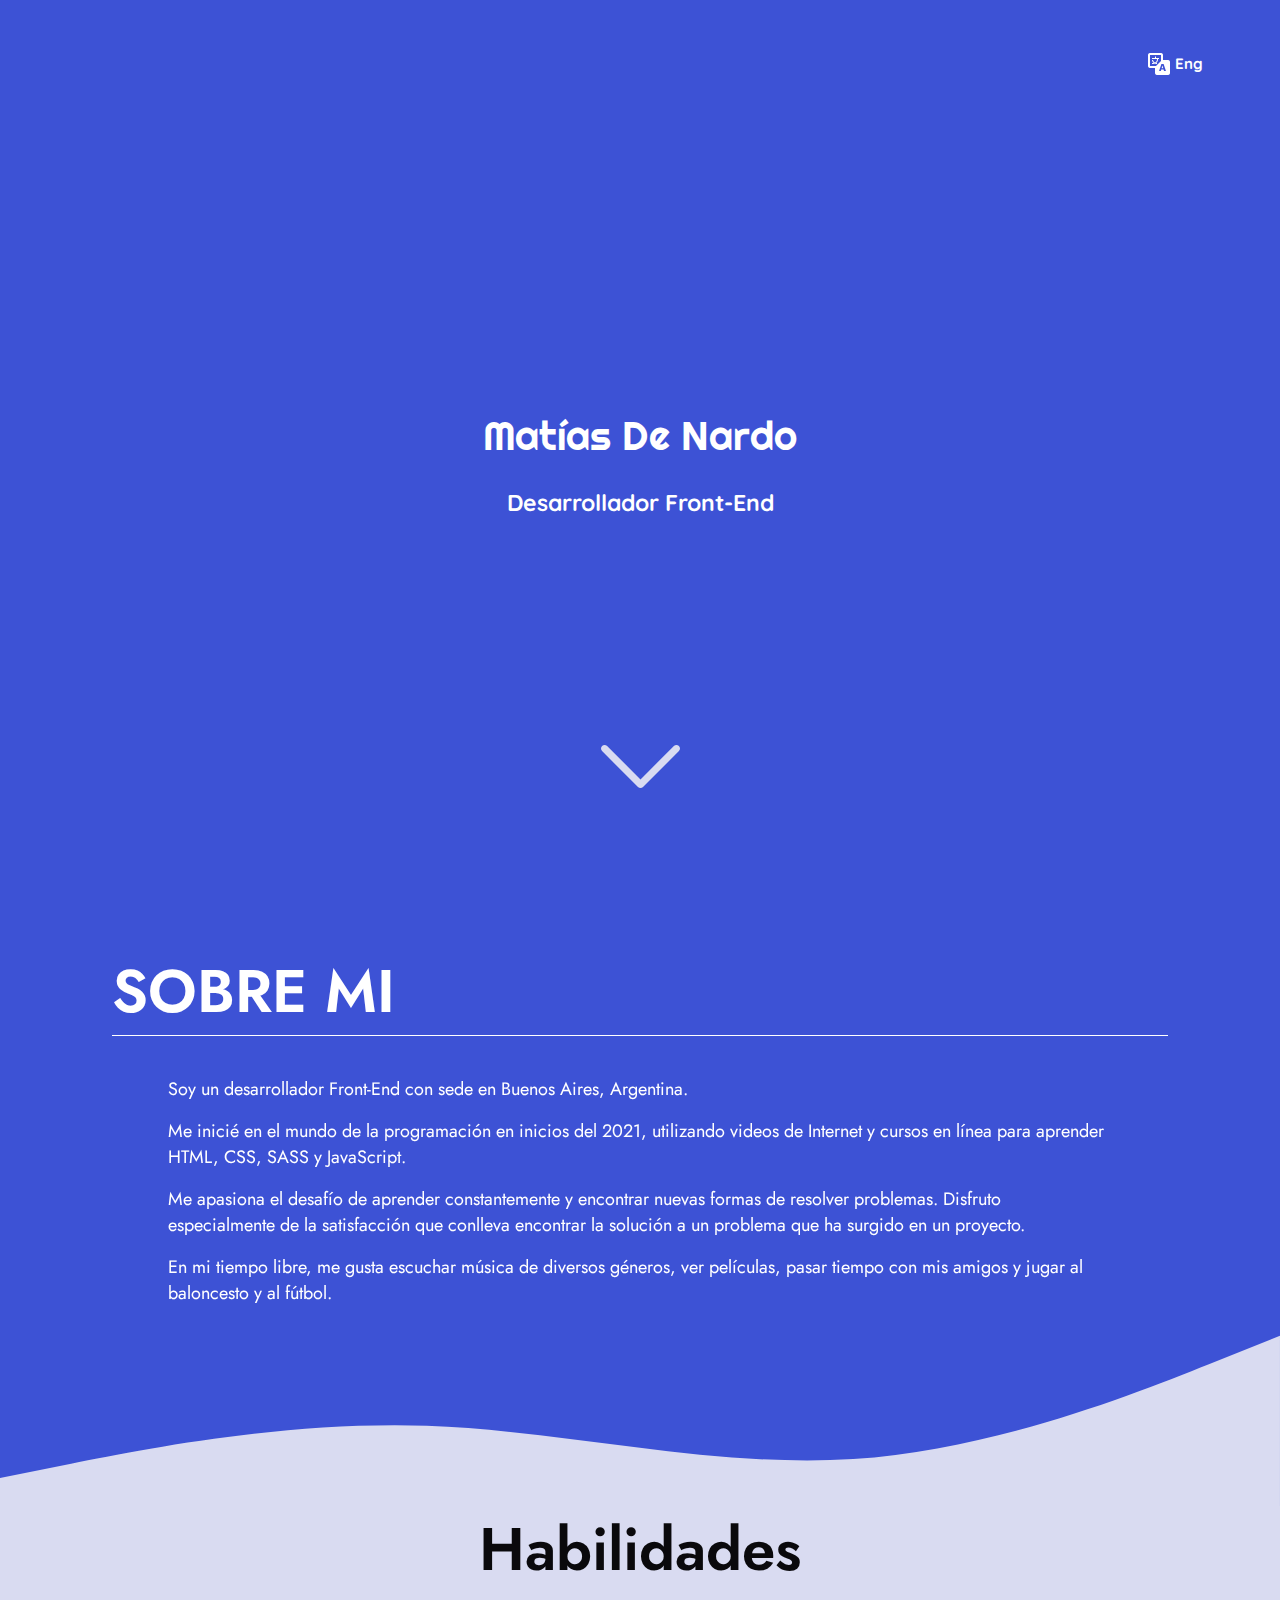
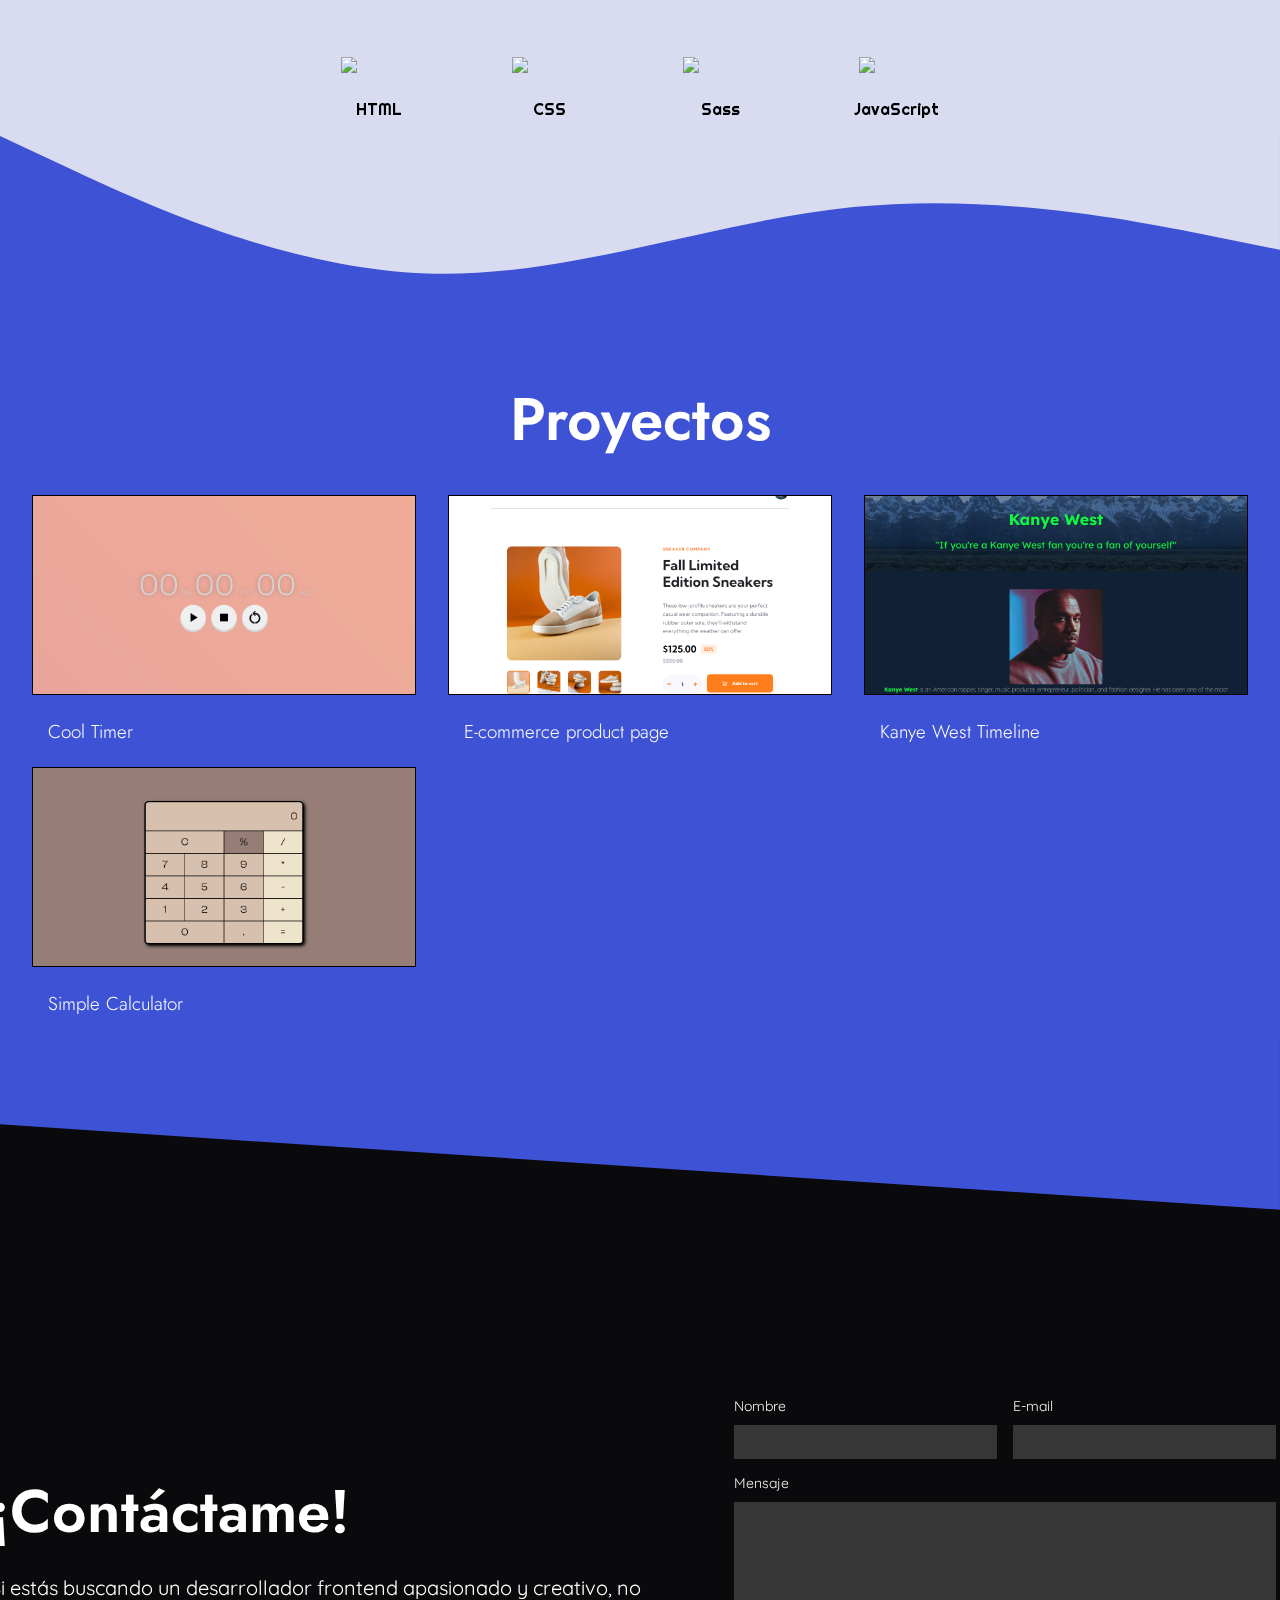
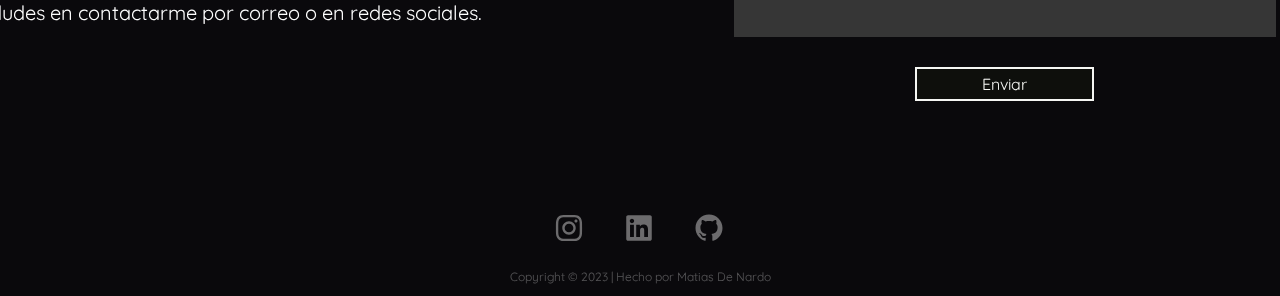
==== index.html @ d4621b5f "1° commit 21/4/2023" ====
<!DOCTYPE html>
<html lang="en">

<head>
    <meta charset="UTF-8">
    <meta http-equiv="X-UA-Compatible" content="IE=edge">
    <meta name="viewport" content="width=device-width, initial-scale=1.0">
    <link rel="stylesheet" href="styles/main.css">

    <link rel="apple-touch-icon" sizes="180x180" href="favicon/favicon_io (1)/apple-touch-icon.png">
    <link rel="icon" type="image/png" sizes="32x32" href="favicon/favicon_io (1)/favicon-32x32.png">
    <link rel="icon" type="image/png" sizes="16x16" href="favicon/favicon_io (1)/favicon-16x16.png">
    <link rel="manifest" href="/site.webmanifest">

    <title>Portafolio</title>
</head>

<body onload="move()">
    <div id="preloader">
        <div class="progress">
            <div id="bar">
                <div id="barconfrm"></div>
            </div>
        </div>
    </div>
    <div class="scroller" data-simplebar>
        <section id="home">
            <h1>Matías De Nardo</h1>
            <h2>Desarrollador Front-End</h2>
            <button type="button" class="example-switchbox is-pressed" id="switchbox_V2VVB" aria-pressed="false" title="Translate to english">
                <img src="images/icons/icons8-translation-30 (1).png" alt="translate icon">
                <span class="example-switchbox-no">Eng</span>
                
            </button>

            <a class="arrow-down" href="#about">
                <svg class="arrow" fill="#D9DBF1" height="79px" width="79px" version="1.1" id="Layer_1"
                    xmlns="http://www.w3.org/2000/svg" xmlns:xlink="http://www.w3.org/1999/xlink"
                    viewBox="0 0 330.00 330.00" xml:space="preserve" stroke="#221E22" stroke-width="0.0033"
                    transform="matrix(1, 0, 0, 1, 0, 0)rotate(0)">
                    <g id="SVGRepo_bgCarrier" stroke-width="0"></g>
                    <g id="SVGRepo_tracerCarrier" stroke-linecap="round" stroke-linejoin="round"></g>
                    <g id="SVGRepo_iconCarrier">
                        <path id="XMLID_225_"
                            d="M325.607,79.393c-5.857-5.857-15.355-5.858-21.213,0.001l-139.39,139.393L25.607,79.393 c-5.857-5.857-15.355-5.858-21.213,0.001c-5.858,5.858-5.858,15.355,0,21.213l150.004,150c2.813,2.813,6.628,4.393,10.606,4.393 s7.794-1.581,10.606-4.394l149.996-150C331.465,94.749,331.465,85.251,325.607,79.393z">
                        </path>
                    </g>
                </svg>
            </a>
        </section>

        <div class="container-anim">
            <section id="about">

                <div class="container-about">
                    <div class="title-section about-title">
                        <h2>SOBRE MI</h2>
                    </div>
                    <div class="text-about">
                        <p>
                            Soy un desarrollador Front-End con sede en Buenos Aires, Argentina. 
                        </p>
                        <p>
                            Me inicié en el mundo de la programación en inicios del 2021, utilizando videos de Internet y cursos en línea para
                            aprender HTML, CSS, SASS y JavaScript.
                        </p>
                        <p>
                            Me apasiona el desafío de aprender constantemente y encontrar nuevas formas de resolver
                            problemas. Disfruto especialmente de la satisfacción que conlleva encontrar la solución a un
                            problema que ha surgido en un proyecto.
                        </p>
                        <p>
                            En mi tiempo libre, me gusta escuchar música de diversos géneros, ver películas, pasar
                            tiempo con mis amigos y jugar al baloncesto y al fútbol.
                        </p>
            
                    </div>
                </div>
                <svg xmlns="http://www.w3.org/2000/svg" viewBox="0 0 1440 320"><path fill="#D9DBF1" fill-opacity="1" d="M0,288L80,272C160,256,320,224,480,229.3C640,235,800,277,960,266.7C1120,256,1280,192,1360,160L1440,128L1440,320L1360,320C1280,320,1120,320,960,320C800,320,640,320,480,320C320,320,160,320,80,320L0,320Z"></path></svg>
            </section>

            <section id="skills">
                <div class="title-section">
                    <h2>Habilidades</h2>
                </div>
                <div class="skills-container">
                    <div>
                        <img src="https://cdn.jsdelivr.net/gh/devicons/devicon/icons/html5/html5-original.svg" />
                        <p>HTML</p>
                    </div>
                    <div>
                        <img src="https://cdn.jsdelivr.net/gh/devicons/devicon/icons/css3/css3-original.svg" />
                        <p>CSS</p>
                    </div>
                    <div>
                        <img src="https://cdn.jsdelivr.net/gh/devicons/devicon/icons/sass/sass-original.svg" />
                        <p>Sass</p>
                    </div>
                    <div>
                        <img src="https://cdn.jsdelivr.net/gh/devicons/devicon/icons/javascript/javascript-original.svg" />
                        <p>JavaScript</p>
                    </div> 
                </div>
            </section>


            <section id="projects">
                <svg class="svg-projects" xmlns="http://www.w3.org/2000/svg" viewBox="0 0 1440 320"><path fill="#D9DBF1" fill-opacity="1" d="M0,0L80,37.3C160,75,320,149,480,154.7C640,160,800,96,960,80C1120,64,1280,96,1360,112L1440,128L1440,0L1360,0C1280,0,1120,0,960,0C800,0,640,0,480,0C320,0,160,0,80,0L0,0Z"></path></svg>
                <div class="title-section">
                    <h2>Proyectos</h2>
                </div>
                <div class="projects-gallery">
                    <div class="project 1">
                        <img src="images/projects/project-cooltimer.png" alt="Cool Timer">
                        <div class="project-inside">
                            <h4>Cool Timer</h4>
                            <div class="project-links">
                                <a href="https://matidn.github.io/cooltimer/" target="_blank"><p>Visitar</p></a>
                                <a href="https://github.com/matidn/cooltimer" target="_blank"><p>Repositorio</p></a>
                            </div>
                        </div>
                        <h3>Cool Timer</h3>
                        
                        
                    </div>
                    <div class="project 2">
                        <img src="images/projects/project-ecommerce-product-page.png" alt="e-commerce">
                        <div class="project-inside">
                            <h4>E-commerce product page</h4>
                            <div class="project-links">
                                <a href="https://matidn.github.io/E-commerce-product-page/" target="_blank"><p>Visitar</p></a>
                                <a href="https://github.com/matidn/E-commerce-product-page" target="_blank"><p>Repositorio</p></a>
                            </div>
                        </div>
                        <h3>E-commerce product page</h3>
                    </div>
                    <div class="project 3">
                        <img src="images/projects/project-kanyetimeline.png" alt="kanye West landing page">
                        <div class="project-inside">
                            <h4>Kanye West Timeline</h4>
                            <div class="project-links">
                                <a href="https://matidn.github.io/kanyetimeline/" target="_blank"><p>Visitar</p></a>
                                <a href="https://github.com/matidn/kanyetimeline" target="_blank"><p>Repositorio</p></a>
                            </div>
                        </div>
                        <h3>Kanye West Timeline</h3>
                    </div>
                    <div class="project 4">
                        <img src="images/projects/project-simplecalculator.png" alt="Simple calculator">
                        <div class="project-inside">
                            <h4>Simple Calculator</h4>
                            <div class="project-links">
                                <a href="https://matidn.github.io/simplecalculator/" target="_blank"><p>Visitar</p></a>
                                <a href="https://github.com/matidn/simplecalculator" target="_blank"><p>Repositorio</p></a>
                            </div>
                        </div>
                        <h3>Simple Calculator</h3>
                    </div>
                </div>
                </section>
            <section id="contact">
                <svg class="contact-wave" xmlns="http://www.w3.org/2000/svg" viewBox="0 0 1440 320"><path fill="#3D52D5" fill-opacity="1" d="M0,96L1440,192L1440,0L0,0Z"></path></svg>
                <div class="contact-container">
                    <div class="title-section">
                        <h2>¡Contáctame!</h2>
                        <p>Si estás buscando un desarrollador frontend apasionado y creativo, no dudes en contactarme por correo o en redes sociales.</p>
                    </div>
                    <div class="message-section">
                        <form class="form" action="https://formsubmit.co/4a7d2fc288b6129777b5a17218dee6a9" method="post">
                            <div class="name-email">
                                <div class="name">
                                    <label for="form-name">Nombre</label>
                                    <input type="text" name="name" id="form-name" placeholder="" required>
                                </div>
                                <div class="email">
                                    <label for="form-email">E-mail</label>
                                    <input type="email" name="email" id="form-email" placeholder="" required>
                                </div>
                            </div>
                            <div class="message">
                                <label for="message">Mensaje</label>
                                <textarea type="text" name="message" id="message" class="form-text-area" required></textarea>
                            </div>
                            <button class="btn" type="submit">Enviar</button>
                        </form>
                    </div>
                </div>
            </section>
        </div>
        <footer id="footer">
            <div class="media">
                <a href="https://www.instagram.com/_matidn_/" target="_blank">
                    <div class="instagram">
                        <svg class="svg-insta" width="48" height="48" viewBox="0 0 48 48" fill="none" xmlns="http://www.w3.org/2000/svg">
                            <path d="M24.0007 6.54545C19.2605 6.54545 18.6656 6.56618 16.8038 6.65091C14.9457 6.736 13.6774 7.03018 12.5676 7.46182C11.4196 7.90764 10.4458 8.504 9.47568 9.47455C8.5048 10.4447 7.90846 11.4185 7.4612 12.5662C7.02848 13.6764 6.73395 14.9451 6.65031 16.8025C6.56704 18.6644 6.54523 19.2596 6.54523 24C6.54523 28.7404 6.56632 29.3335 6.65068 31.1953C6.73613 33.0535 7.0303 34.3218 7.46156 35.4316C7.90773 36.5796 8.50408 37.5535 9.47459 38.5236C10.4444 39.4945 11.4182 40.0924 12.5654 40.5382C13.6759 40.9698 14.9446 41.264 16.8024 41.3491C18.6641 41.4338 19.2587 41.4545 23.9985 41.4545C28.7391 41.4545 29.3322 41.4338 31.1939 41.3491C33.0521 41.264 34.3218 40.9698 35.4324 40.5382C36.58 40.0924 37.5523 39.4945 38.5221 38.5236C39.493 37.5535 40.0893 36.5796 40.5366 35.432C40.9656 34.3218 41.2602 33.0531 41.3474 31.1956C41.4311 29.3338 41.4529 28.7404 41.4529 24C41.4529 19.2596 41.4311 18.6647 41.3474 16.8029C41.2602 14.9447 40.9656 13.6764 40.5366 12.5665C40.0893 11.4185 39.493 10.4447 38.5221 9.47455C37.5512 8.50364 36.5803 7.90727 35.4313 7.46182C34.3186 7.03018 33.0495 6.736 31.1914 6.65091C29.3296 6.56618 28.7369 6.54545 23.9952 6.54545H24.0007ZM22.4349 9.69091C22.8996 9.69018 23.4182 9.69091 24.0007 9.69091C28.6609 9.69091 29.2133 9.70764 31.0536 9.79127C32.7553 9.86909 33.6789 10.1535 34.2942 10.3924C35.1087 10.7087 35.6894 11.0869 36.3 11.6978C36.9109 12.3087 37.289 12.8905 37.6061 13.7051C37.845 14.3196 38.1297 15.2433 38.2072 16.9451C38.2908 18.7851 38.309 19.3378 38.309 23.996C38.309 28.6542 38.2908 29.2069 38.2072 31.0469C38.1294 32.7487 37.845 33.6724 37.6061 34.2869C37.2897 35.1015 36.9109 35.6815 36.3 36.292C35.6891 36.9029 35.1091 37.2811 34.2942 37.5975C33.6797 37.8375 32.7553 38.1211 31.0536 38.1989C29.2136 38.2825 28.6609 38.3007 24.0007 38.3007C19.3401 38.3007 18.7878 38.2825 16.9478 38.1989C15.2461 38.1204 14.3224 37.836 13.7068 37.5971C12.8923 37.2807 12.3105 36.9025 11.6996 36.2916C11.0887 35.6807 10.7106 35.1004 10.3935 34.2855C10.1546 33.6709 9.86985 32.7473 9.7924 31.0455C9.70877 29.2055 9.69204 28.6527 9.69204 23.9916C9.69204 19.3305 9.70877 18.7807 9.7924 16.9407C9.87022 15.2389 10.1546 14.3153 10.3935 13.7C10.7098 12.8855 11.0887 12.3036 11.6996 11.6927C12.3105 11.0818 12.8923 10.7036 13.7068 10.3865C14.3221 10.1465 15.2461 9.86291 16.9478 9.78473C18.558 9.712 19.1819 9.69018 22.4349 9.68655V9.69091ZM33.3175 12.5891C32.1612 12.5891 31.223 13.5262 31.223 14.6829C31.223 15.8393 32.1612 16.7775 33.3175 16.7775C34.4738 16.7775 35.412 15.8393 35.412 14.6829C35.412 13.5265 34.4738 12.5884 33.3175 12.5884V12.5891ZM24.0007 15.0364C19.0507 15.0364 15.0373 19.0498 15.0373 24C15.0373 28.9502 19.0507 32.9618 24.0007 32.9618C28.9507 32.9618 32.9626 28.9502 32.9626 24C32.9626 19.0498 28.9504 15.0364 24.0003 15.0364H24.0007ZM24.0007 18.1818C27.2137 18.1818 29.8187 20.7865 29.8187 24C29.8187 27.2131 27.2137 29.8182 24.0007 29.8182C20.7873 29.8182 18.1827 27.2131 18.1827 24C18.1827 20.7865 20.7873 18.1818 24.0007 18.1818V18.1818Z" fill="white"/>
                        </svg>
                        
                        <span></span>
                    </div>
                </a>
                <a href="https://www.linkedin.com/in/matias-de-nardo-224960246/" target="_blank">
                    <div class="linkedin">
                        <svg class="svg-linked" width="48" height="48" viewBox="0 0 48 48" fill="none" xmlns="http://www.w3.org/2000/svg">
                            <path fill-rule="evenodd" clip-rule="evenodd" d="M9.41333 7.00006C8.08048 7.00006 7 8.08054 7 9.41339V38.5866C7 39.9195 8.08049 41 9.41333 41H38.5867C39.9195 41 41 39.9195 41 38.5866V9.41339C41 8.08055 39.9195 7.00006 38.5867 7.00006H9.41333ZM14.6314 17.5588C16.2604 17.5588 17.5809 16.2382 17.5809 14.6093C17.5809 12.9803 16.2604 11.6598 14.6314 11.6598C13.0025 11.6598 11.6819 12.9803 11.6819 14.6093C11.6819 16.2382 13.0025 17.5588 14.6314 17.5588ZM20.2822 19.7385H25.1704V21.9779C25.1704 21.9779 26.4969 19.3249 30.1061 19.3249C33.3257 19.3249 35.9928 20.9109 35.9928 25.7453V35.9396H30.9271V26.9806C30.9271 24.1287 29.4046 23.8151 28.2444 23.8151C25.8367 23.8151 25.4245 25.8919 25.4245 27.3526V35.9396H20.2822V19.7385ZM17.2026 19.7386H12.0603V35.9396H17.2026V19.7386Z" fill="white"/>
                        </svg>
                            
                        <span></span>
                    </div>
                </a>
                <a href="https://github.com/matidn" target="_blank">
                    <div class="github">
                        <svg class="svg-github" width="48" height="48" viewBox="0 0 48 48" fill="none" xmlns="http://www.w3.org/2000/svg">
                            <path fill-rule="evenodd" clip-rule="evenodd" d="M23.9983 6C14.0588 6 6 14.0588 6 24.0005C6 31.9533 11.1571 38.6993 18.3098 41.0806C19.2104 41.2453 19.5385 40.6895 19.5385 40.2121C19.5385 39.7856 19.5231 38.6529 19.5142 37.1512C14.5074 38.2386 13.4511 34.7379 13.4511 34.7379C12.6322 32.6594 11.4521 32.1058 11.4521 32.1058C9.8178 30.9886 11.5759 31.0107 11.5759 31.0107C13.3825 31.1389 14.3329 32.866 14.3329 32.866C15.9384 35.6164 18.5462 34.8219 19.5717 34.3622C19.7352 33.1986 20.1993 32.4052 20.7143 31.9555C16.7175 31.5013 12.5151 29.9565 12.5151 23.0591C12.5151 21.0944 13.2168 19.4877 14.3682 18.2291C14.1826 17.7738 13.5649 15.9439 14.5439 13.4654C14.5439 13.4654 16.0556 12.9814 19.4943 15.3108C20.9297 14.9119 22.4701 14.7119 24.0006 14.7052C25.5288 14.7119 27.0692 14.9119 28.5068 15.3108C31.9433 12.9814 33.4517 13.4654 33.4517 13.4654C34.434 15.9439 33.8163 17.7738 33.6307 18.2291C34.7843 19.4877 35.4816 21.0944 35.4816 23.0591C35.4816 29.9742 31.2726 31.4958 27.2625 31.9411C27.909 32.4969 28.4847 33.5953 28.4847 35.2749C28.4847 37.6805 28.4626 39.622 28.4626 40.2121C28.4626 40.6939 28.7863 41.2541 29.7002 41.0784C36.8474 38.6927 42 31.9511 42 24.0005C42 14.0588 33.9401 6 23.9983 6Z" fill="white"/>
                        </svg>
                            
                        <span></span>
                    </div>
                </a>
            </div>
            <p>Copyright © 2023 | Hecho por Matias De Nardo</p>
        </footer>

    </div>

    <script src="https://rawgit.com/Twikito/easy-toggle-state/master/dist/easy-toggle-state.min.js"></script>
    <script src="https://cdnjs.cloudflare.com/ajax/libs/gsap/3.11.5/CustomEase.min.js"
        integrity="sha512-vJEpuxWlGFUZNeqnZUKrn17bg/eQ0nWlooxNuv5mPVW0+U6OrEpp/6meH0oJIG4tet3snWJWBjdkFJSuGKOcUw=="
        crossorigin="anonymous" referrerpolicy="no-referrer"></script>
    <script src="https://cdnjs.cloudflare.com/ajax/libs/gsap/3.11.5/EasePack.min.js"
        integrity="sha512-B+WVFt+EHyZhatBEvQG6Tek+IU2rtXYpxOh3cTRGfu7/GJiwGdbhqy4/b45H6oysymSjRiPPnYFAQOhsP6PGbg=="
        crossorigin="anonymous" referrerpolicy="no-referrer"></script>
    <script src="https://cdnjs.cloudflare.com/ajax/libs/gsap/3.11.5/gsap.min.js"
        integrity="sha512-cOH8ndwGgPo+K7pTvMrqYbmI8u8k6Sho3js0gOqVWTmQMlLIi6TbqGWRTpf1ga8ci9H3iPsvDLr4X7xwhC/+DQ=="
        crossorigin="anonymous" referrerpolicy="no-referrer"></script>
    <script src="https://cdnjs.cloudflare.com/ajax/libs/smooth-scrollbar/8.8.1/smooth-scrollbar.js"
        integrity="sha512-yn9N2uBs4OocMUaJ9wZK6ELv+qXIULoRa7IvOsGz2wqWQRt8mNqU1L2I9Fau24PPxEKlGxuEDkRKvsanwAWUYw=="
        crossorigin="anonymous" referrerpolicy="no-referrer"></script>
    <script src="script/script.js"></script>
</body>


</html>
---- styles/main.css ----
@import"https://fonts.googleapis.com/css2?family=Josefin+Sans:wght@300;400&family=Jost:wght@100;200;300;400&family=Quicksand:wght@300;400;600&family=Righteous&family=Zilla+Slab:ital,wght@0,300;0,400;0,600;1,400&display=swap";#preloader{position:absolute;top:0;left:0;width:100%;height:100vh;z-index:50;background-color:#d9dbf1;flex-direction:column}#preloader #percent{display:flex;align-items:center;justify-content:center;width:100%;height:100vh;color:rgba(0,0,0,0);font-family:"Josefin Sans",sans-serif;font-size:40px;font-weight:400}#preloader #bar{position:absolute;top:0;left:0;width:100%;height:100vh}#preloader #bar #barconfrm{width:0%;height:100vh;padding:1px 0px;background-color:#3d52d5}@keyframes arrow{0%{transform:translateY(0px)}50%{transform:translateY(20px)}100%{transform:translateY(0px)}}#home{z-index:100;position:relative;display:flex;flex-direction:column;align-items:center;text-align:left;justify-content:center;width:100%;height:100vh;background-color:#3d52d5}#home h1{font-family:"Righteous",cursive;font-weight:300;color:#fff;font-size:40px;opacity:1}#home h2{font-family:"Quicksand",sans-serif;font-size:23px;text-align:right;margin:0;color:#fff;opacity:1}#home .example-switchbox{font-family:"Quicksand",sans-serif;position:absolute;display:flex;top:5%;right:5%;width:3.4em;height:1.4em;padding:.155em;overflow:hidden;box-sizing:content-box;border:1px solid #3d52d5;outline:none;border-radius:.2em;background-color:rgba(0,0,0,0);font-size:1.25em;vertical-align:middle;cursor:pointer;transition:.15s ease-out}#home .example-switchbox img{position:absolute;top:50;left:100}#home .example-switchbox-yes,#home .example-switchbox-no{position:absolute;top:50%;left:65%;transform:translate(-50%, -50%);z-index:1;font-size:.75em;pointer-events:none;transition:inherit;color:#fff;font-weight:bold;opacity:1}#home .example-switchbox:hover,#home .example-switchbox:focus{border-color:#fff;box-shadow:0 0 .25em #fff}#home a{position:absolute;bottom:10%}#home a .arrow{animation-name:arrow;animation-duration:2s;animation-delay:2.8s;animation-iteration-count:infinite;animation-timing-function:ease-in-out}.container-anim{display:flex;flex-direction:column}.container-anim #about{background:#3d52d5;display:flex;flex-direction:row;justify-content:center;align-items:center;padding-bottom:2rem}.container-anim #about .container-about{display:flex;flex-direction:column}.container-anim #about .container-about .title-section{color:#fff;display:inline;padding:2rem 1rem;justify-content:center;align-items:center;margin-top:1rem}.container-anim #about .container-about .title-section h2{border-bottom:1px solid #fff}.container-anim #about .container-about .text-about{display:flex;flex-direction:column;max-width:85vw;margin-bottom:10rem;padding:0 5vw}.container-anim #about .container-about .text-about p{font-family:"Jost",sans-serif;font-size:18px;font-weight:400;text-align:left;color:#fff;margin:.5rem}.container-anim #about img{max-width:550px;max-height:550px}.container-anim #about svg{position:absolute;bottom:0}.container-anim #skills{background-color:#d9dbf1;display:flex;flex-direction:column;justify-content:center;align-items:center;gap:2rem}.container-anim #skills .title-section{display:flex;justify-content:center}.container-anim #skills .title-section h2{font-family:"Jost",cursive;color:#0a090c}.container-anim #skills .skills-container{display:flex;flex-wrap:wrap;justify-content:center;align-items:center;padding-top:2rem;gap:6rem}.container-anim #skills .skills-container div{display:flex;flex-direction:column;align-items:center;justify-content:center;text-align:center;background-color:#d9dbf1}.container-anim #skills .skills-container div img{width:75px;height:auto;max-width:100%;margin-bottom:10px}.container-anim #skills .skills-container div p{font-family:"Righteous",sans-serif;text-align:center}.container-anim #projects{position:relative;background-color:#3d52d5;display:flex;flex-direction:column}.container-anim #projects .svg-projects{position:absolute;top:0}.container-anim #projects .title-section{display:flex;margin-top:15rem;justify-content:center;align-items:center}.container-anim #projects .title-section h2{color:#fff}.container-anim #projects .projects-gallery{display:grid;grid-auto-rows:15rem;grid-template-columns:repeat(auto-fill, minmax(300px, 1fr));padding:2rem;gap:2rem}.container-anim #projects .projects-gallery .project{position:relative}.container-anim #projects .projects-gallery .project img{width:100%;height:200px;-o-object-fit:cover;object-fit:cover;transition:.3s;border:.5px solid}.container-anim #projects .projects-gallery .project h3{font-family:"Jost",sans-serif;font-weight:300;padding-left:1rem;opacity:1;transition:.3s;color:#fff}.container-anim #projects .projects-gallery .project .project-inside{position:absolute;display:none;top:10%;left:50%;transform:translateX(-50%);width:-moz-max-content;width:max-content}.container-anim #projects .projects-gallery .project .project-inside h4{font-family:"Jost",sans-serif;font-size:18px;font-weight:300;transition:.3s;color:#fff;text-align:center}.container-anim #projects .projects-gallery .project .project-inside .project-links{display:flex;flex-direction:row;gap:20px}.container-anim #projects .projects-gallery .project .project-inside .project-links a{text-decoration:none;border:1px solid #fff;transition:.3s}.container-anim #projects .projects-gallery .project .project-inside .project-links a p{margin:.5rem;text-align:center;color:#fff}.container-anim #projects .projects-gallery .project:hover img{filter:brightness(20%)}.container-anim #projects .projects-gallery .project:hover h3{opacity:0}.container-anim #projects .projects-gallery .project:hover .project-inside{display:block}.container-anim #projects .projects-gallery .project:hover .project-inside .project-links a:hover{background-color:#fff}.container-anim #projects .projects-gallery .project:hover .project-inside .project-links a:hover p{color:#3d52d5}.container-anim #contact{display:flex;flex-direction:column;justify-content:center;align-items:center;position:relative;background-color:#0a090c}.container-anim #contact .contact-wave{z-index:0;position:absolute;top:0}.container-anim #contact .contact-container{display:flex;flex-direction:row;justify-content:space-between;align-items:center;position:relative;padding-top:30vh;height:85vh}.container-anim #contact .contact-container .title-section{z-index:1;display:flex;flex-direction:column;justify-content:center;align-items:left;padding-left:20px}.container-anim #contact .contact-container .title-section h2{color:#fff;font-family:"Jost",sans-serif}.container-anim #contact .contact-container .title-section p{color:#fff;font-size:20px;padding-right:1rem}.container-anim #contact .contact-container .message-section{width:75vw;padding:0 2rem}.container-anim #contact .contact-container .message-section .form{border:2px solid rgba(0,0,0,0);color:#fff;font-family:"Quicksand",sans-serif;width:100%;display:flex;flex-direction:column;justify-content:center;align-items:center;gap:15px}.container-anim #contact .contact-container .message-section .form .name-email{display:flex;flex-direction:row;gap:1rem;width:100%}.container-anim #contact .contact-container .message-section .form div{display:flex;flex-direction:column;width:100%}.container-anim #contact .contact-container .message-section .form div label{font-size:14px;mix-blend-mode:difference}.container-anim #contact .contact-container .message-section .form div input{position:relative;margin-top:10px;padding:8px 10px;color:#fff;background-color:#363636;box-shadow:none;border:1px solid #363636;transition:.5s}.container-anim #contact .contact-container .message-section .form div input:focus-visible{border:1px solid #3d52d5;outline:none;box-shadow:4px 4px 0px 1px #3d52d5;-webkit-box-shadow:4px 4px 0px 1px #3d52d5;-moz-box-shadow:4px 4px 0px 1px #3d52d5}.container-anim #contact .contact-container .message-section .form div input[type=text],.container-anim #contact .contact-container .message-section .form div input[type=email],.container-anim #contact .contact-container .message-section .form div textarea[type=text]{font-family:"Quicksand",sans-serif}.container-anim #contact .contact-container .message-section .form div #message{z-index:5;margin-top:10px;padding:8px 10px;width:100%;height:15vh;color:#fff;background-color:#363636;box-shadow:none;border:1px solid #363636;resize:none;transition:.5s}.container-anim #contact .contact-container .message-section .form div #message:focus-visible{border:1px solid #3d52d5;outline:none;box-shadow:5px 5px 0px 1px #3d52d5;-webkit-box-shadow:5px 5px 0px 1px #3d52d5;-moz-box-shadow:5px 5px 0px 1px #3d52d5}.container-anim #contact .contact-container .message-section .form button{margin:15px 0;padding:5px 65px;font-size:16px;font-family:"Quicksand",sans-serif;background:rgba(0,0,0,0);color:#fff;border:2px solid #fff;background:#181818;transition:.3s;mix-blend-mode:difference}.container-anim #contact .contact-container .message-section .form button:active{background:#3d52d5}.container-anim #contact .contact-container .message-section .form button:hover{cursor:pointer;border:2px solid #3d52d5;box-shadow:5px 5px 0px 1px #3d52d5;-webkit-box-shadow:5px 5px 0px 1px #3d52d5;-moz-box-shadow:5px 5px 0px 1px #3d52d5}@media screen and (max-width: 900px){.container-anim #contact .contact-container{flex-direction:column;height:auto;padding-top:11vh}.container-anim #contact .contact-container h2{text-align:center}.container-anim #contact .contact-container p{text-align:center}.container-anim #contact .contact-container .message-section{padding:2rem 0}}@media screen and (max-width: 600px){.container-anim #about .container-about .text-about{margin-bottom:2rem}.container-anim #contact .contact-container .message-section{padding:2rem 0}.container-anim #contact .contact-container .message-section p{font-size:16px}.container-anim #contact .contact-container .message-section .form .name-email{flex-direction:column}}html{scroll-behavior:smooth}body,html{margin:0;background-color:#3d52d5}p{font-family:"Quicksand",sans-serif}*{box-sizing:border-box}html::-webkit-scrollbar{width:10px;background-color:rgba(0,0,0,0)}html::-webkit-scrollbar-thumb{background-color:#fff;border-radius:5px;border:2.5px solid #3d52d5}html::-webkit-scrollbar-thumb:active{background-color:#bfbfbf}html::-webkit-scrollbar-track{background-color:rgba(0,0,0,0);border-radius:5px}body{background-color:#fff}body .scroller{overflow-x:hidden;background-color:#0a090c;height:100%}body .scroller header{background-color:#0a090c}body .scroller header .navbar{z-index:101;background-color:#0a090c;height:60px;display:flex;text-align:center;align-items:center;justify-content:center;position:fixed;width:100%;top:0;left:0;transform:translateY(0px)}body .scroller header .navbar ul{list-style:none;background-color:#0a090c}body .scroller header .navbar ul li{display:inline-block;font-size:14px;padding:5px 10px}body .scroller header .navbar ul li a{font-family:"Jost",sans-serif;font-weight:600;position:relative;color:#fff;opacity:60%;text-decoration:none;letter-spacing:.5px;padding:0 5px;text-shadow:1px 1px 20px #0a090c}body .scroller header .navbar ul li a::after{content:"";position:absolute;background:#fff;height:2px;width:100%;border-radius:1px;left:0;bottom:-4px;transform:scale(0, 1);transition:transform .3s ease}body .scroller header .navbar ul li a:hover{opacity:100%;transition:.3s}body .scroller header .navbar ul li a:hover::after{transform:scale(1, 1)}body .scroller section{position:relative;width:100vw;background-color:#fff}body .scroller section .title-section h2{font-family:"Jost",cursive;font-weight:600;font-size:clamp(40px,6vw,60px);margin:0}body .scroller footer{display:flex;flex-direction:column;justify-content:center;align-items:center;font-family:"Quicksand",sans-serif;color:#fff;font-size:12px}body .scroller footer .media{display:flex;flex-direction:row;justify-content:center;gap:20px}body .scroller footer .media a{text-decoration:none;font-family:"Jost",sans-serif;font-weight:400;color:#0a090c;gap:10px}body .scroller footer .media a div{width:50px;opacity:.4;transition:.3s}body .scroller footer .media a div svg{transform:scale(0.75)}body .scroller footer .media a div svg path{transition:.3s}body .scroller footer .media a:hover div{opacity:1}body .scroller footer .media a:hover div svg path{fill:#fff}body .scroller footer .media a:hover div svg #SVGRepo_iconCarrier g path{stroke:#fff}body .scroller footer p{opacity:.3}/*# sourceMappingURL=main.css.map */
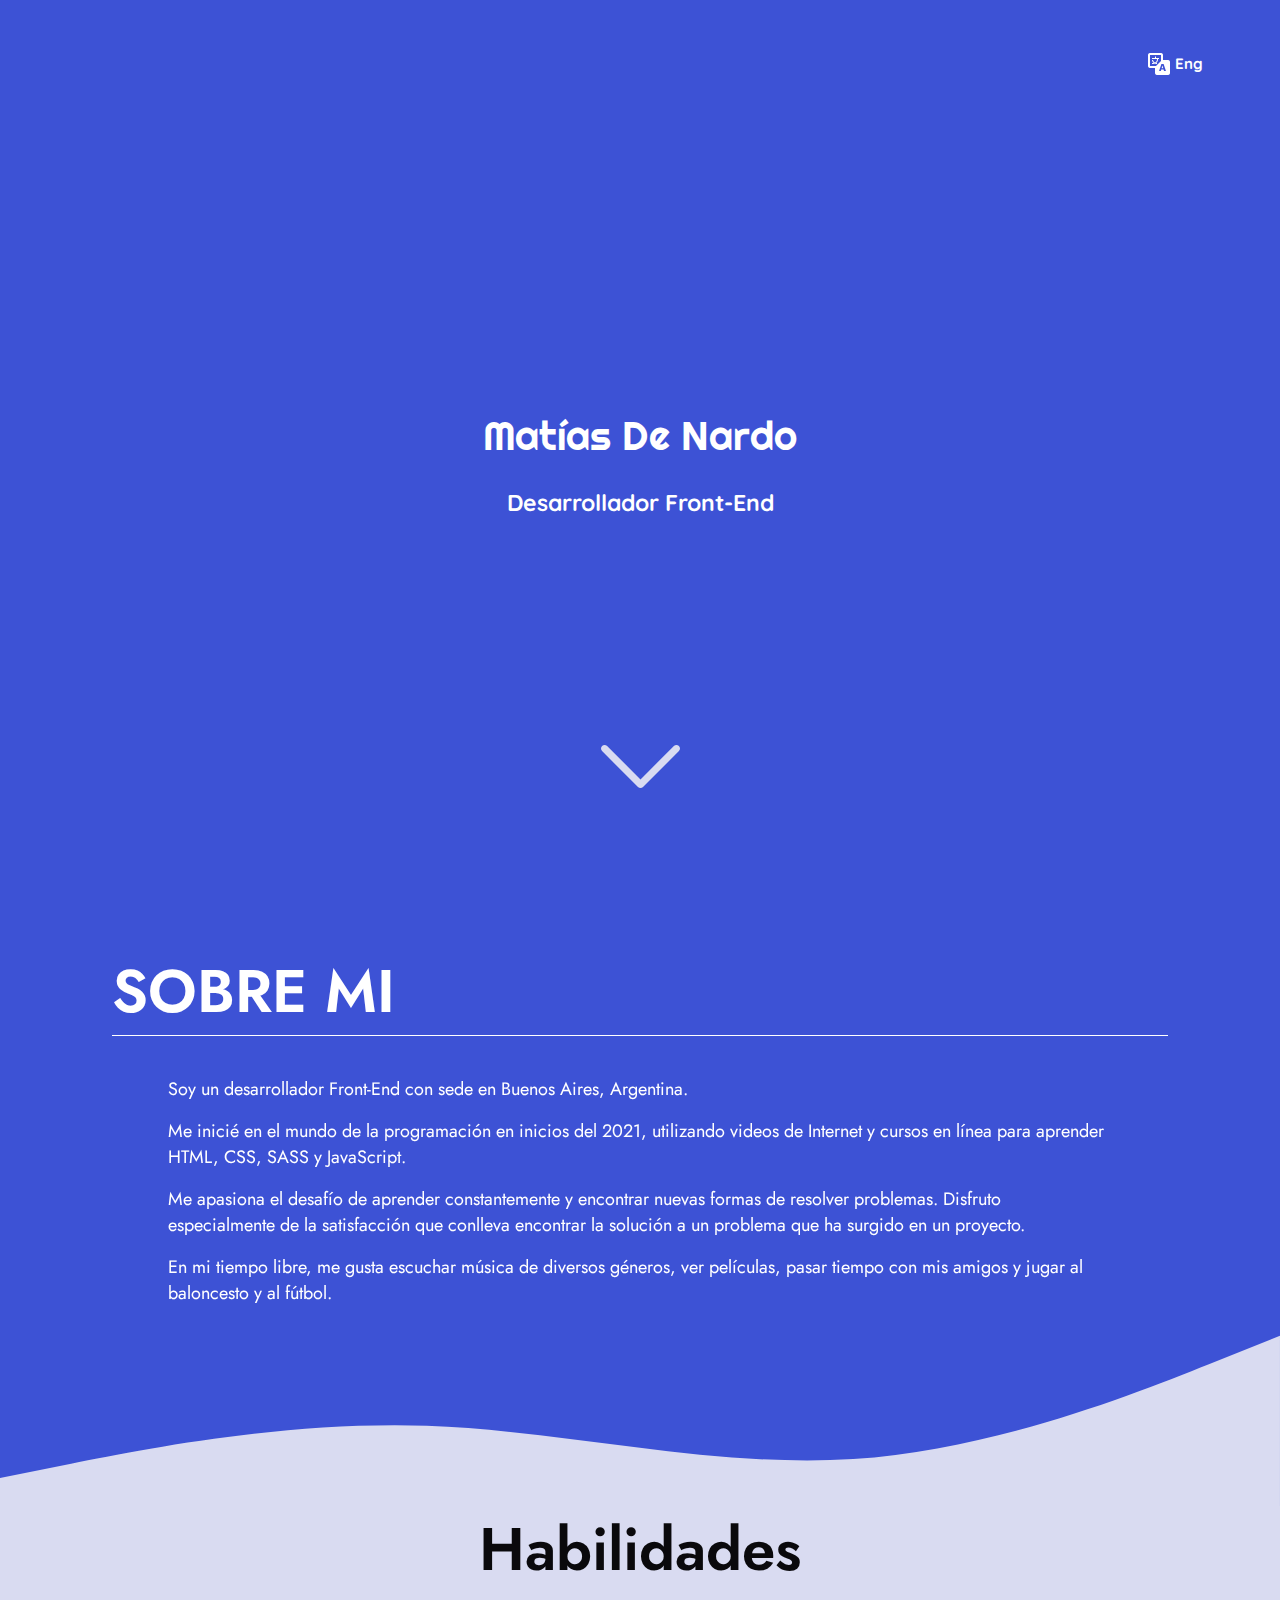
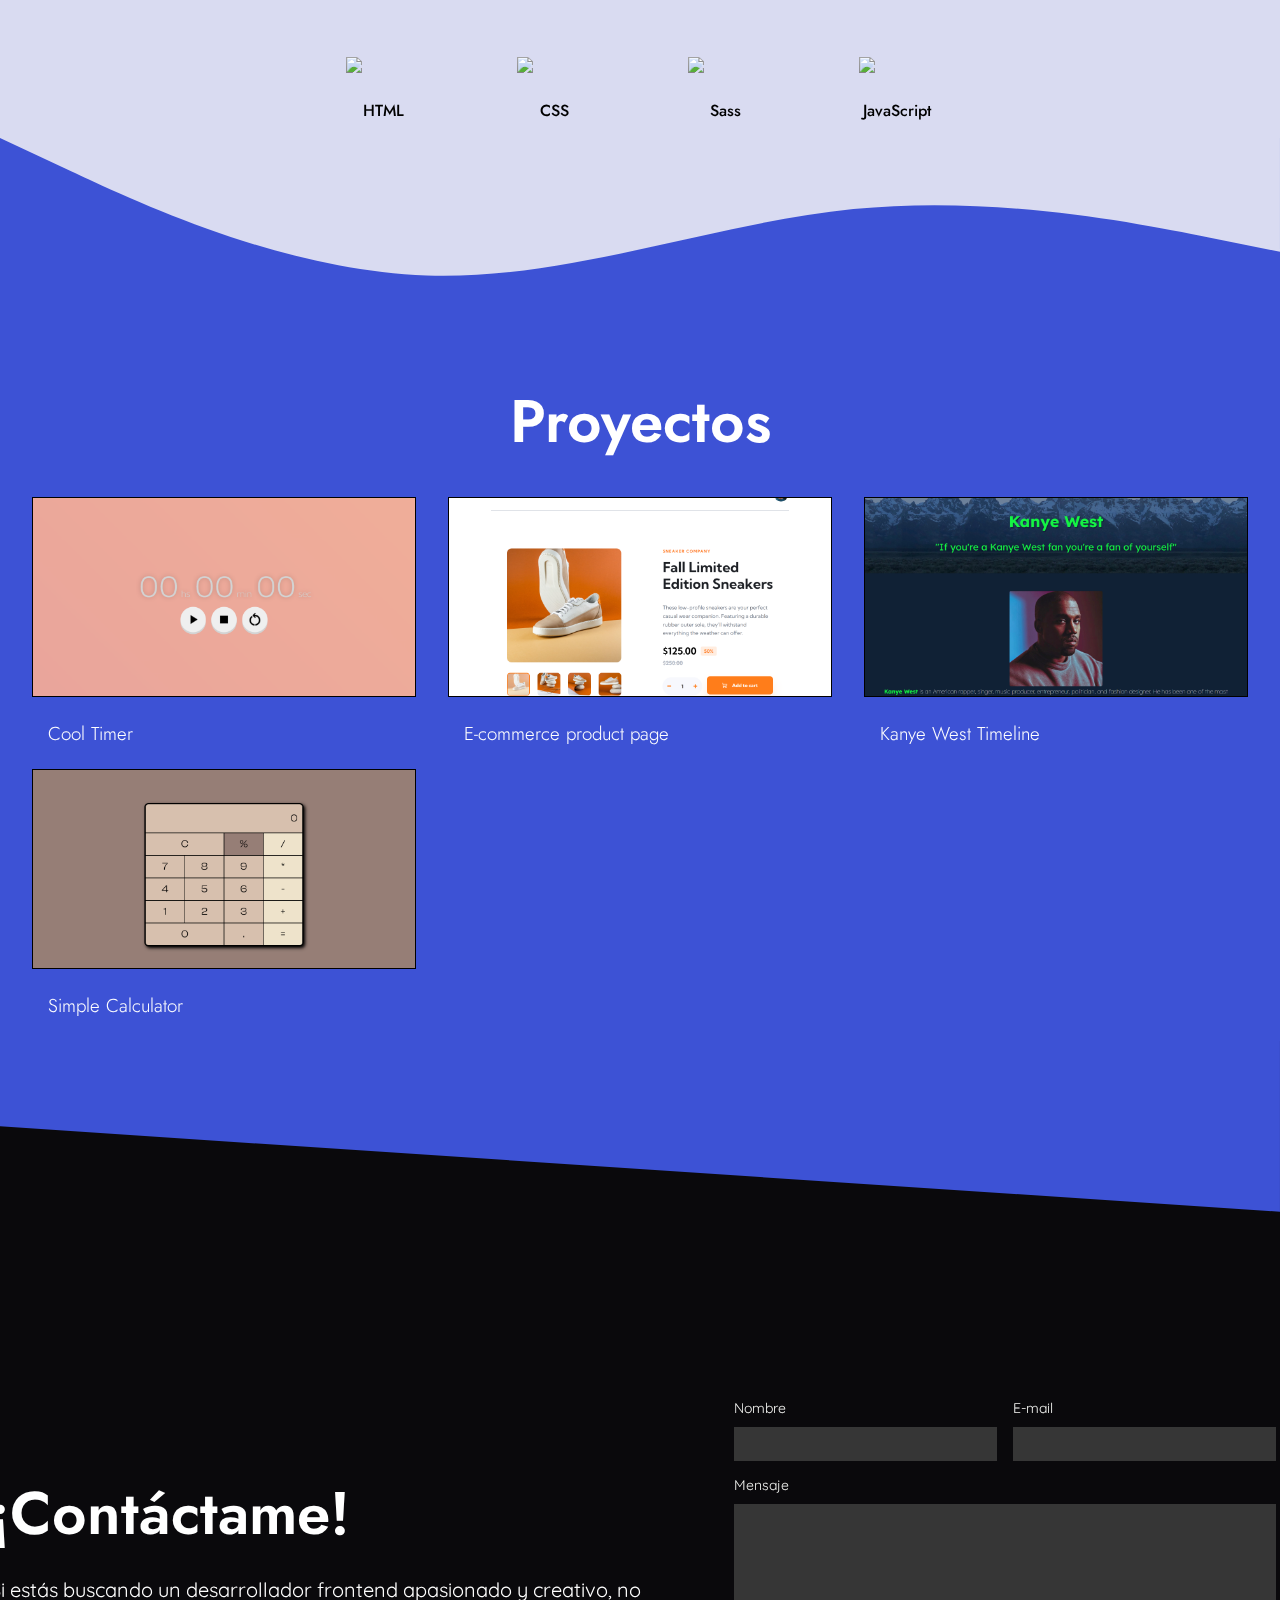
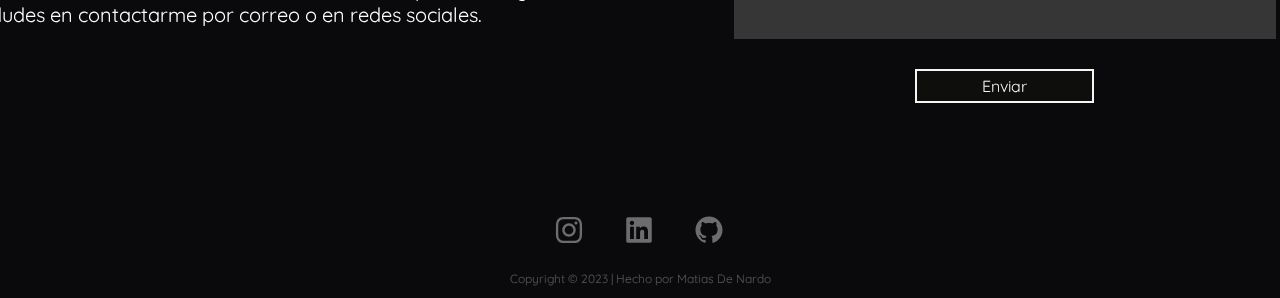
==== commit c3264b3c: "commit 2.0.1" ====
--- a/index.html
+++ b/index.html
@@ -1,5 +1,5 @@
 <!DOCTYPE html>
-<html lang="en">
+<html lang="es">
 
 <head>
     <meta charset="UTF-8">
@@ -221,8 +221,7 @@
         </footer>
 
     </div>
-
-    <script src="https://rawgit.com/Twikito/easy-toggle-state/master/dist/easy-toggle-state.min.js"></script>
+    
     <script src="https://cdnjs.cloudflare.com/ajax/libs/gsap/3.11.5/CustomEase.min.js"
         integrity="sha512-vJEpuxWlGFUZNeqnZUKrn17bg/eQ0nWlooxNuv5mPVW0+U6OrEpp/6meH0oJIG4tet3snWJWBjdkFJSuGKOcUw=="
         crossorigin="anonymous" referrerpolicy="no-referrer"></script>
--- a/styles/main.css
+++ b/styles/main.css
@@ -1 +1 @@
-@import"https://fonts.googleapis.com/css2?family=Josefin+Sans:wght@300;400&family=Jost:wght@100;200;300;400&family=Quicksand:wght@300;400;600&family=Righteous&family=Zilla+Slab:ital,wght@0,300;0,400;0,600;1,400&display=swap";#preloader{position:absolute;top:0;left:0;width:100%;height:100vh;z-index:50;background-color:#d9dbf1;flex-direction:column}#preloader #percent{display:flex;align-items:center;justify-content:center;width:100%;height:100vh;color:rgba(0,0,0,0);font-family:"Josefin Sans",sans-serif;font-size:40px;font-weight:400}#preloader #bar{position:absolute;top:0;left:0;width:100%;height:100vh}#preloader #bar #barconfrm{width:0%;height:100vh;padding:1px 0px;background-color:#3d52d5}@keyframes arrow{0%{transform:translateY(0px)}50%{transform:translateY(20px)}100%{transform:translateY(0px)}}#home{z-index:100;position:relative;display:flex;flex-direction:column;align-items:center;text-align:left;justify-content:center;width:100%;height:100vh;background-color:#3d52d5}#home h1{font-family:"Righteous",cursive;font-weight:300;color:#fff;font-size:40px;opacity:1}#home h2{font-family:"Quicksand",sans-serif;font-size:23px;text-align:right;margin:0;color:#fff;opacity:1}#home .example-switchbox{font-family:"Quicksand",sans-serif;position:absolute;display:flex;top:5%;right:5%;width:3.4em;height:1.4em;padding:.155em;overflow:hidden;box-sizing:content-box;border:1px solid #3d52d5;outline:none;border-radius:.2em;background-color:rgba(0,0,0,0);font-size:1.25em;vertical-align:middle;cursor:pointer;transition:.15s ease-out}#home .example-switchbox img{position:absolute;top:50;left:100}#home .example-switchbox-yes,#home .example-switchbox-no{position:absolute;top:50%;left:65%;transform:translate(-50%, -50%);z-index:1;font-size:.75em;pointer-events:none;transition:inherit;color:#fff;font-weight:bold;opacity:1}#home .example-switchbox:hover,#home .example-switchbox:focus{border-color:#fff;box-shadow:0 0 .25em #fff}#home a{position:absolute;bottom:10%}#home a .arrow{animation-name:arrow;animation-duration:2s;animation-delay:2.8s;animation-iteration-count:infinite;animation-timing-function:ease-in-out}.container-anim{display:flex;flex-direction:column}.container-anim #about{background:#3d52d5;display:flex;flex-direction:row;justify-content:center;align-items:center;padding-bottom:2rem}.container-anim #about .container-about{display:flex;flex-direction:column}.container-anim #about .container-about .title-section{color:#fff;display:inline;padding:2rem 1rem;justify-content:center;align-items:center;margin-top:1rem}.container-anim #about .container-about .title-section h2{border-bottom:1px solid #fff}.container-anim #about .container-about .text-about{display:flex;flex-direction:column;max-width:85vw;margin-bottom:10rem;padding:0 5vw}.container-anim #about .container-about .text-about p{font-family:"Jost",sans-serif;font-size:18px;font-weight:400;text-align:left;color:#fff;margin:.5rem}.container-anim #about img{max-width:550px;max-height:550px}.container-anim #about svg{position:absolute;bottom:0}.container-anim #skills{background-color:#d9dbf1;display:flex;flex-direction:column;justify-content:center;align-items:center;gap:2rem}.container-anim #skills .title-section{display:flex;justify-content:center}.container-anim #skills .title-section h2{font-family:"Jost",cursive;color:#0a090c}.container-anim #skills .skills-container{display:flex;flex-wrap:wrap;justify-content:center;align-items:center;padding-top:2rem;gap:6rem}.container-anim #skills .skills-container div{display:flex;flex-direction:column;align-items:center;justify-content:center;text-align:center;background-color:#d9dbf1}.container-anim #skills .skills-container div img{width:75px;height:auto;max-width:100%;margin-bottom:10px}.container-anim #skills .skills-container div p{font-family:"Righteous",sans-serif;text-align:center}.container-anim #projects{position:relative;background-color:#3d52d5;display:flex;flex-direction:column}.container-anim #projects .svg-projects{position:absolute;top:0}.container-anim #projects .title-section{display:flex;margin-top:15rem;justify-content:center;align-items:center}.container-anim #projects .title-section h2{color:#fff}.container-anim #projects .projects-gallery{display:grid;grid-auto-rows:15rem;grid-template-columns:repeat(auto-fill, minmax(300px, 1fr));padding:2rem;gap:2rem}.container-anim #projects .projects-gallery .project{position:relative}.container-anim #projects .projects-gallery .project img{width:100%;height:200px;-o-object-fit:cover;object-fit:cover;transition:.3s;border:.5px solid}.container-anim #projects .projects-gallery .project h3{font-family:"Jost",sans-serif;font-weight:300;padding-left:1rem;opacity:1;transition:.3s;color:#fff}.container-anim #projects .projects-gallery .project .project-inside{position:absolute;display:none;top:10%;left:50%;transform:translateX(-50%);width:-moz-max-content;width:max-content}.container-anim #projects .projects-gallery .project .project-inside h4{font-family:"Jost",sans-serif;font-size:18px;font-weight:300;transition:.3s;color:#fff;text-align:center}.container-anim #projects .projects-gallery .project .project-inside .project-links{display:flex;flex-direction:row;gap:20px}.container-anim #projects .projects-gallery .project .project-inside .project-links a{text-decoration:none;border:1px solid #fff;transition:.3s}.container-anim #projects .projects-gallery .project .project-inside .project-links a p{margin:.5rem;text-align:center;color:#fff}.container-anim #projects .projects-gallery .project:hover img{filter:brightness(20%)}.container-anim #projects .projects-gallery .project:hover h3{opacity:0}.container-anim #projects .projects-gallery .project:hover .project-inside{display:block}.container-anim #projects .projects-gallery .project:hover .project-inside .project-links a:hover{background-color:#fff}.container-anim #projects .projects-gallery .project:hover .project-inside .project-links a:hover p{color:#3d52d5}.container-anim #contact{display:flex;flex-direction:column;justify-content:center;align-items:center;position:relative;background-color:#0a090c}.container-anim #contact .contact-wave{z-index:0;position:absolute;top:0}.container-anim #contact .contact-container{display:flex;flex-direction:row;justify-content:space-between;align-items:center;position:relative;padding-top:30vh;height:85vh}.container-anim #contact .contact-container .title-section{z-index:1;display:flex;flex-direction:column;justify-content:center;align-items:left;padding-left:20px}.container-anim #contact .contact-container .title-section h2{color:#fff;font-family:"Jost",sans-serif}.container-anim #contact .contact-container .title-section p{color:#fff;font-size:20px;padding-right:1rem}.container-anim #contact .contact-container .message-section{width:75vw;padding:0 2rem}.container-anim #contact .contact-container .message-section .form{border:2px solid rgba(0,0,0,0);color:#fff;font-family:"Quicksand",sans-serif;width:100%;display:flex;flex-direction:column;justify-content:center;align-items:center;gap:15px}.container-anim #contact .contact-container .message-section .form .name-email{display:flex;flex-direction:row;gap:1rem;width:100%}.container-anim #contact .contact-container .message-section .form div{display:flex;flex-direction:column;width:100%}.container-anim #contact .contact-container .message-section .form div label{font-size:14px;mix-blend-mode:difference}.container-anim #contact .contact-container .message-section .form div input{position:relative;margin-top:10px;padding:8px 10px;color:#fff;background-color:#363636;box-shadow:none;border:1px solid #363636;transition:.5s}.container-anim #contact .contact-container .message-section .form div input:focus-visible{border:1px solid #3d52d5;outline:none;box-shadow:4px 4px 0px 1px #3d52d5;-webkit-box-shadow:4px 4px 0px 1px #3d52d5;-moz-box-shadow:4px 4px 0px 1px #3d52d5}.container-anim #contact .contact-container .message-section .form div input[type=text],.container-anim #contact .contact-container .message-section .form div input[type=email],.container-anim #contact .contact-container .message-section .form div textarea[type=text]{font-family:"Quicksand",sans-serif}.container-anim #contact .contact-container .message-section .form div #message{z-index:5;margin-top:10px;padding:8px 10px;width:100%;height:15vh;color:#fff;background-color:#363636;box-shadow:none;border:1px solid #363636;resize:none;transition:.5s}.container-anim #contact .contact-container .message-section .form div #message:focus-visible{border:1px solid #3d52d5;outline:none;box-shadow:5px 5px 0px 1px #3d52d5;-webkit-box-shadow:5px 5px 0px 1px #3d52d5;-moz-box-shadow:5px 5px 0px 1px #3d52d5}.container-anim #contact .contact-container .message-section .form button{margin:15px 0;padding:5px 65px;font-size:16px;font-family:"Quicksand",sans-serif;background:rgba(0,0,0,0);color:#fff;border:2px solid #fff;background:#181818;transition:.3s;mix-blend-mode:difference}.container-anim #contact .contact-container .message-section .form button:active{background:#3d52d5}.container-anim #contact .contact-container .message-section .form button:hover{cursor:pointer;border:2px solid #3d52d5;box-shadow:5px 5px 0px 1px #3d52d5;-webkit-box-shadow:5px 5px 0px 1px #3d52d5;-moz-box-shadow:5px 5px 0px 1px #3d52d5}@media screen and (max-width: 900px){.container-anim #contact .contact-container{flex-direction:column;height:auto;padding-top:11vh}.container-anim #contact .contact-container h2{text-align:center}.container-anim #contact .contact-container p{text-align:center}.container-anim #contact .contact-container .message-section{padding:2rem 0}}@media screen and (max-width: 600px){.container-anim #about .container-about .text-about{margin-bottom:2rem}.container-anim #contact .contact-container .message-section{padding:2rem 0}.container-anim #contact .contact-container .message-section p{font-size:16px}.container-anim #contact .contact-container .message-section .form .name-email{flex-direction:column}}html{scroll-behavior:smooth}body,html{margin:0;background-color:#3d52d5}p{font-family:"Quicksand",sans-serif}*{box-sizing:border-box}html::-webkit-scrollbar{width:10px;background-color:rgba(0,0,0,0)}html::-webkit-scrollbar-thumb{background-color:#fff;border-radius:5px;border:2.5px solid #3d52d5}html::-webkit-scrollbar-thumb:active{background-color:#bfbfbf}html::-webkit-scrollbar-track{background-color:rgba(0,0,0,0);border-radius:5px}body{background-color:#fff}body .scroller{overflow-x:hidden;background-color:#0a090c;height:100%}body .scroller header{background-color:#0a090c}body .scroller header .navbar{z-index:101;background-color:#0a090c;height:60px;display:flex;text-align:center;align-items:center;justify-content:center;position:fixed;width:100%;top:0;left:0;transform:translateY(0px)}body .scroller header .navbar ul{list-style:none;background-color:#0a090c}body .scroller header .navbar ul li{display:inline-block;font-size:14px;padding:5px 10px}body .scroller header .navbar ul li a{font-family:"Jost",sans-serif;font-weight:600;position:relative;color:#fff;opacity:60%;text-decoration:none;letter-spacing:.5px;padding:0 5px;text-shadow:1px 1px 20px #0a090c}body .scroller header .navbar ul li a::after{content:"";position:absolute;background:#fff;height:2px;width:100%;border-radius:1px;left:0;bottom:-4px;transform:scale(0, 1);transition:transform .3s ease}body .scroller header .navbar ul li a:hover{opacity:100%;transition:.3s}body .scroller header .navbar ul li a:hover::after{transform:scale(1, 1)}body .scroller section{position:relative;width:100vw;background-color:#fff}body .scroller section .title-section h2{font-family:"Jost",cursive;font-weight:600;font-size:clamp(40px,6vw,60px);margin:0}body .scroller footer{display:flex;flex-direction:column;justify-content:center;align-items:center;font-family:"Quicksand",sans-serif;color:#fff;font-size:12px}body .scroller footer .media{display:flex;flex-direction:row;justify-content:center;gap:20px}body .scroller footer .media a{text-decoration:none;font-family:"Jost",sans-serif;font-weight:400;color:#0a090c;gap:10px}body .scroller footer .media a div{width:50px;opacity:.4;transition:.3s}body .scroller footer .media a div svg{transform:scale(0.75)}body .scroller footer .media a div svg path{transition:.3s}body .scroller footer .media a:hover div{opacity:1}body .scroller footer .media a:hover div svg path{fill:#fff}body .scroller footer .media a:hover div svg #SVGRepo_iconCarrier g path{stroke:#fff}body .scroller footer p{opacity:.3}/*# sourceMappingURL=main.css.map */+@import"https://fonts.googleapis.com/css2?family=Josefin+Sans:wght@300;400&family=Jost:wght@100;200;300;400&family=Quicksand:wght@300;400;600&family=Righteous&family=Zilla+Slab:ital,wght@0,300;0,400;0,600;1,400&display=swap";#preloader{position:absolute;top:0;left:0;width:100%;height:100vh;z-index:50;background-color:#d9dbf1;flex-direction:column}#preloader #percent{display:flex;align-items:center;justify-content:center;width:100%;height:100vh;color:rgba(0,0,0,0);font-family:"Josefin Sans",sans-serif;font-size:40px;font-weight:400}#preloader #bar{position:absolute;top:0;left:0;width:100%;height:100vh}#preloader #bar #barconfrm{width:0%;height:100vh;padding:1px 0px;background-color:#3d52d5}@keyframes arrow{0%{transform:translateY(0px)}50%{transform:translateY(20px)}100%{transform:translateY(0px)}}#home{z-index:100;position:relative;display:flex;flex-direction:column;align-items:center;text-align:left;justify-content:center;width:100%;height:100vh;background-color:#3d52d5}#home h1{font-family:"Righteous",cursive;font-weight:300;color:#fff;font-size:40px;opacity:1}#home h2{font-family:"Quicksand",sans-serif;font-size:23px;text-align:right;margin:0;color:#fff;opacity:1}#home .example-switchbox{font-family:"Quicksand",sans-serif;position:absolute;display:flex;top:5%;right:5%;width:3.4em;height:1.4em;padding:.155em;overflow:hidden;box-sizing:content-box;border:1px solid #3d52d5;outline:none;border-radius:.2em;background-color:rgba(0,0,0,0);font-size:1.25em;vertical-align:middle;cursor:pointer;transition:.15s ease-out}#home .example-switchbox img{position:absolute;top:50;left:100}#home .example-switchbox-yes,#home .example-switchbox-no{position:absolute;top:50%;left:65%;transform:translate(-50%, -50%);z-index:1;font-size:.75em;pointer-events:none;transition:inherit;color:#fff;font-weight:bold;opacity:1}#home .example-switchbox:hover,#home .example-switchbox:focus{border-color:#fff;box-shadow:0 0 .25em #fff}#home a{position:absolute;bottom:10%}#home a .arrow{animation-name:arrow;animation-duration:2s;animation-delay:2.8s;animation-iteration-count:infinite;animation-timing-function:ease-in-out}.container-anim{display:flex;flex-direction:column}.container-anim #about{background:#3d52d5;display:flex;flex-direction:row;justify-content:center;align-items:center;padding-bottom:2rem}.container-anim #about .container-about{display:flex;flex-direction:column}.container-anim #about .container-about .title-section{color:#fff;display:inline;padding:2rem 1rem;justify-content:center;align-items:center;margin-top:1rem}.container-anim #about .container-about .title-section h2{border-bottom:1px solid #fff}.container-anim #about .container-about .text-about{display:flex;flex-direction:column;max-width:85vw;margin-bottom:10rem;padding:0 5vw}.container-anim #about .container-about .text-about p{font-family:"Jost",sans-serif;font-size:18px;font-weight:400;text-align:left;color:#fff;margin:.5rem}.container-anim #about img{max-width:550px;max-height:550px}.container-anim #about svg{position:absolute;bottom:0}.container-anim #skills{background-color:#d9dbf1;display:flex;flex-direction:column;justify-content:center;align-items:center;gap:2rem}.container-anim #skills .title-section{display:flex;justify-content:center}.container-anim #skills .title-section h2{font-family:"Jost",cursive;color:#0a090c}.container-anim #skills .skills-container{display:flex;flex-wrap:wrap;justify-content:center;align-items:center;padding-top:2rem;gap:6rem}.container-anim #skills .skills-container div{display:flex;flex-direction:column;align-items:center;justify-content:center;text-align:center;background-color:#d9dbf1}.container-anim #skills .skills-container div img{width:75px;height:auto;max-width:100%;margin-bottom:10px}.container-anim #skills .skills-container div p{font-family:"Jost",sans-serif;font-weight:500;text-align:center}.container-anim #projects{position:relative;background-color:#3d52d5;display:flex;flex-direction:column}.container-anim #projects .svg-projects{position:absolute;top:0}.container-anim #projects .title-section{display:flex;margin-top:15rem;justify-content:center;align-items:center}.container-anim #projects .title-section h2{color:#fff}.container-anim #projects .projects-gallery{display:grid;grid-auto-rows:15rem;grid-template-columns:repeat(auto-fill, minmax(300px, 1fr));padding:2rem;gap:2rem}.container-anim #projects .projects-gallery .project{position:relative}.container-anim #projects .projects-gallery .project img{width:100%;height:200px;-o-object-fit:cover;object-fit:cover;transition:.3s;border:.5px solid}.container-anim #projects .projects-gallery .project h3{font-family:"Jost",sans-serif;font-weight:300;padding-left:1rem;opacity:1;transition:.3s;color:#fff}.container-anim #projects .projects-gallery .project .project-inside{position:absolute;display:none;top:10%;left:50%;transform:translateX(-50%);width:-moz-max-content;width:max-content}.container-anim #projects .projects-gallery .project .project-inside h4{font-family:"Jost",sans-serif;font-size:18px;font-weight:300;transition:.3s;color:#fff;text-align:center}.container-anim #projects .projects-gallery .project .project-inside .project-links{display:flex;flex-direction:row;gap:20px}.container-anim #projects .projects-gallery .project .project-inside .project-links a{text-decoration:none;border:1px solid #fff;transition:.3s}.container-anim #projects .projects-gallery .project .project-inside .project-links a p{margin:.5rem;text-align:center;color:#fff}.container-anim #projects .projects-gallery .project:hover img{filter:brightness(20%)}.container-anim #projects .projects-gallery .project:hover h3{opacity:0}.container-anim #projects .projects-gallery .project:hover .project-inside{display:block}.container-anim #projects .projects-gallery .project:hover .project-inside .project-links a:hover{background-color:#fff}.container-anim #projects .projects-gallery .project:hover .project-inside .project-links a:hover p{color:#3d52d5}.container-anim #contact{display:flex;flex-direction:column;justify-content:center;align-items:center;position:relative;background-color:#0a090c}.container-anim #contact .contact-wave{z-index:0;position:absolute;top:0}.container-anim #contact .contact-container{display:flex;flex-direction:row;justify-content:space-between;align-items:center;position:relative;padding-top:30vh;height:85vh}.container-anim #contact .contact-container .title-section{z-index:1;display:flex;flex-direction:column;justify-content:center;align-items:left;padding-left:20px}.container-anim #contact .contact-container .title-section h2{color:#fff;font-family:"Jost",sans-serif}.container-anim #contact .contact-container .title-section p{color:#fff;font-size:20px;padding-right:1rem}.container-anim #contact .contact-container .message-section{width:75vw;padding:0 2rem}.container-anim #contact .contact-container .message-section .form{border:2px solid rgba(0,0,0,0);color:#fff;font-family:"Quicksand",sans-serif;width:100%;display:flex;flex-direction:column;justify-content:center;align-items:center;gap:15px}.container-anim #contact .contact-container .message-section .form .name-email{display:flex;flex-direction:row;gap:1rem;width:100%}.container-anim #contact .contact-container .message-section .form div{display:flex;flex-direction:column;width:100%}.container-anim #contact .contact-container .message-section .form div label{font-size:14px;mix-blend-mode:difference}.container-anim #contact .contact-container .message-section .form div input{position:relative;margin-top:10px;padding:8px 10px;color:#fff;background-color:#363636;box-shadow:none;border:1px solid #363636;transition:.5s}.container-anim #contact .contact-container .message-section .form div input:focus-visible{border:1px solid #3d52d5;outline:none;box-shadow:4px 4px 0px 1px #3d52d5;-webkit-box-shadow:4px 4px 0px 1px #3d52d5;-moz-box-shadow:4px 4px 0px 1px #3d52d5}.container-anim #contact .contact-container .message-section .form div input[type=text],.container-anim #contact .contact-container .message-section .form div input[type=email],.container-anim #contact .contact-container .message-section .form div textarea[type=text]{font-family:"Quicksand",sans-serif}.container-anim #contact .contact-container .message-section .form div #message{z-index:5;margin-top:10px;padding:8px 10px;width:100%;height:15vh;color:#fff;background-color:#363636;box-shadow:none;border:1px solid #363636;resize:none;transition:.5s}.container-anim #contact .contact-container .message-section .form div #message:focus-visible{border:1px solid #3d52d5;outline:none;box-shadow:5px 5px 0px 1px #3d52d5;-webkit-box-shadow:5px 5px 0px 1px #3d52d5;-moz-box-shadow:5px 5px 0px 1px #3d52d5}.container-anim #contact .contact-container .message-section .form button{margin:15px 0;padding:5px 65px;font-size:16px;font-family:"Quicksand",sans-serif;background:rgba(0,0,0,0);color:#fff;border:2px solid #fff;background:#181818;transition:.3s;mix-blend-mode:difference}.container-anim #contact .contact-container .message-section .form button:active{background:#3d52d5}.container-anim #contact .contact-container .message-section .form button:hover{cursor:pointer;border:2px solid #3d52d5;box-shadow:5px 5px 0px 1px #3d52d5;-webkit-box-shadow:5px 5px 0px 1px #3d52d5;-moz-box-shadow:5px 5px 0px 1px #3d52d5}@media screen and (max-width: 900px){.container-anim #contact .contact-container{flex-direction:column;height:auto;padding-top:11vh}.container-anim #contact .contact-container h2{text-align:center}.container-anim #contact .contact-container p{text-align:center}.container-anim #contact .contact-container .message-section{padding:2rem 0}}@media screen and (max-width: 600px){.container-anim #about .container-about .text-about{margin-bottom:2rem}.container-anim #contact .contact-container .message-section{padding:2rem 0}.container-anim #contact .contact-container .message-section p{font-size:16px}.container-anim #contact .contact-container .message-section .form .name-email{flex-direction:column}}html{scroll-behavior:smooth}body,html{margin:0;background-color:#3d52d5}p{font-family:"Quicksand",sans-serif}*{box-sizing:border-box}html::-webkit-scrollbar{width:10px;background-color:rgba(0,0,0,0)}html::-webkit-scrollbar-thumb{background-color:#fff;border-radius:5px;border:2.5px solid #3d52d5}html::-webkit-scrollbar-thumb:active{background-color:#bfbfbf}html::-webkit-scrollbar-track{background-color:rgba(0,0,0,0);border-radius:5px}body{background-color:#fff}body .scroller{overflow-x:hidden;background-color:#0a090c;height:100%}body .scroller header{background-color:#0a090c}body .scroller header .navbar{z-index:101;background-color:#0a090c;height:60px;display:flex;text-align:center;align-items:center;justify-content:center;position:fixed;width:100%;top:0;left:0;transform:translateY(0px)}body .scroller header .navbar ul{list-style:none;background-color:#0a090c}body .scroller header .navbar ul li{display:inline-block;font-size:14px;padding:5px 10px}body .scroller header .navbar ul li a{font-family:"Jost",sans-serif;font-weight:600;position:relative;color:#fff;opacity:60%;text-decoration:none;letter-spacing:.5px;padding:0 5px;text-shadow:1px 1px 20px #0a090c}body .scroller header .navbar ul li a::after{content:"";position:absolute;background:#fff;height:2px;width:100%;border-radius:1px;left:0;bottom:-4px;transform:scale(0, 1);transition:transform .3s ease}body .scroller header .navbar ul li a:hover{opacity:100%;transition:.3s}body .scroller header .navbar ul li a:hover::after{transform:scale(1, 1)}body .scroller section{position:relative;width:100vw;background-color:#fff}body .scroller section .title-section h2{font-family:"Jost",cursive;font-weight:600;font-size:clamp(40px,6vw,60px);margin:0}body .scroller footer{display:flex;flex-direction:column;justify-content:center;align-items:center;font-family:"Quicksand",sans-serif;color:#fff;font-size:12px}body .scroller footer .media{display:flex;flex-direction:row;justify-content:center;gap:20px}body .scroller footer .media a{text-decoration:none;font-family:"Jost",sans-serif;font-weight:400;color:#0a090c;gap:10px}body .scroller footer .media a div{width:50px;opacity:.4;transition:.3s}body .scroller footer .media a div svg{transform:scale(0.75)}body .scroller footer .media a div svg path{transition:.3s}body .scroller footer .media a:hover div{opacity:1}body .scroller footer .media a:hover div svg path{fill:#fff}body .scroller footer .media a:hover div svg #SVGRepo_iconCarrier g path{stroke:#fff}body .scroller footer p{opacity:.3}/*# sourceMappingURL=main.css.map */